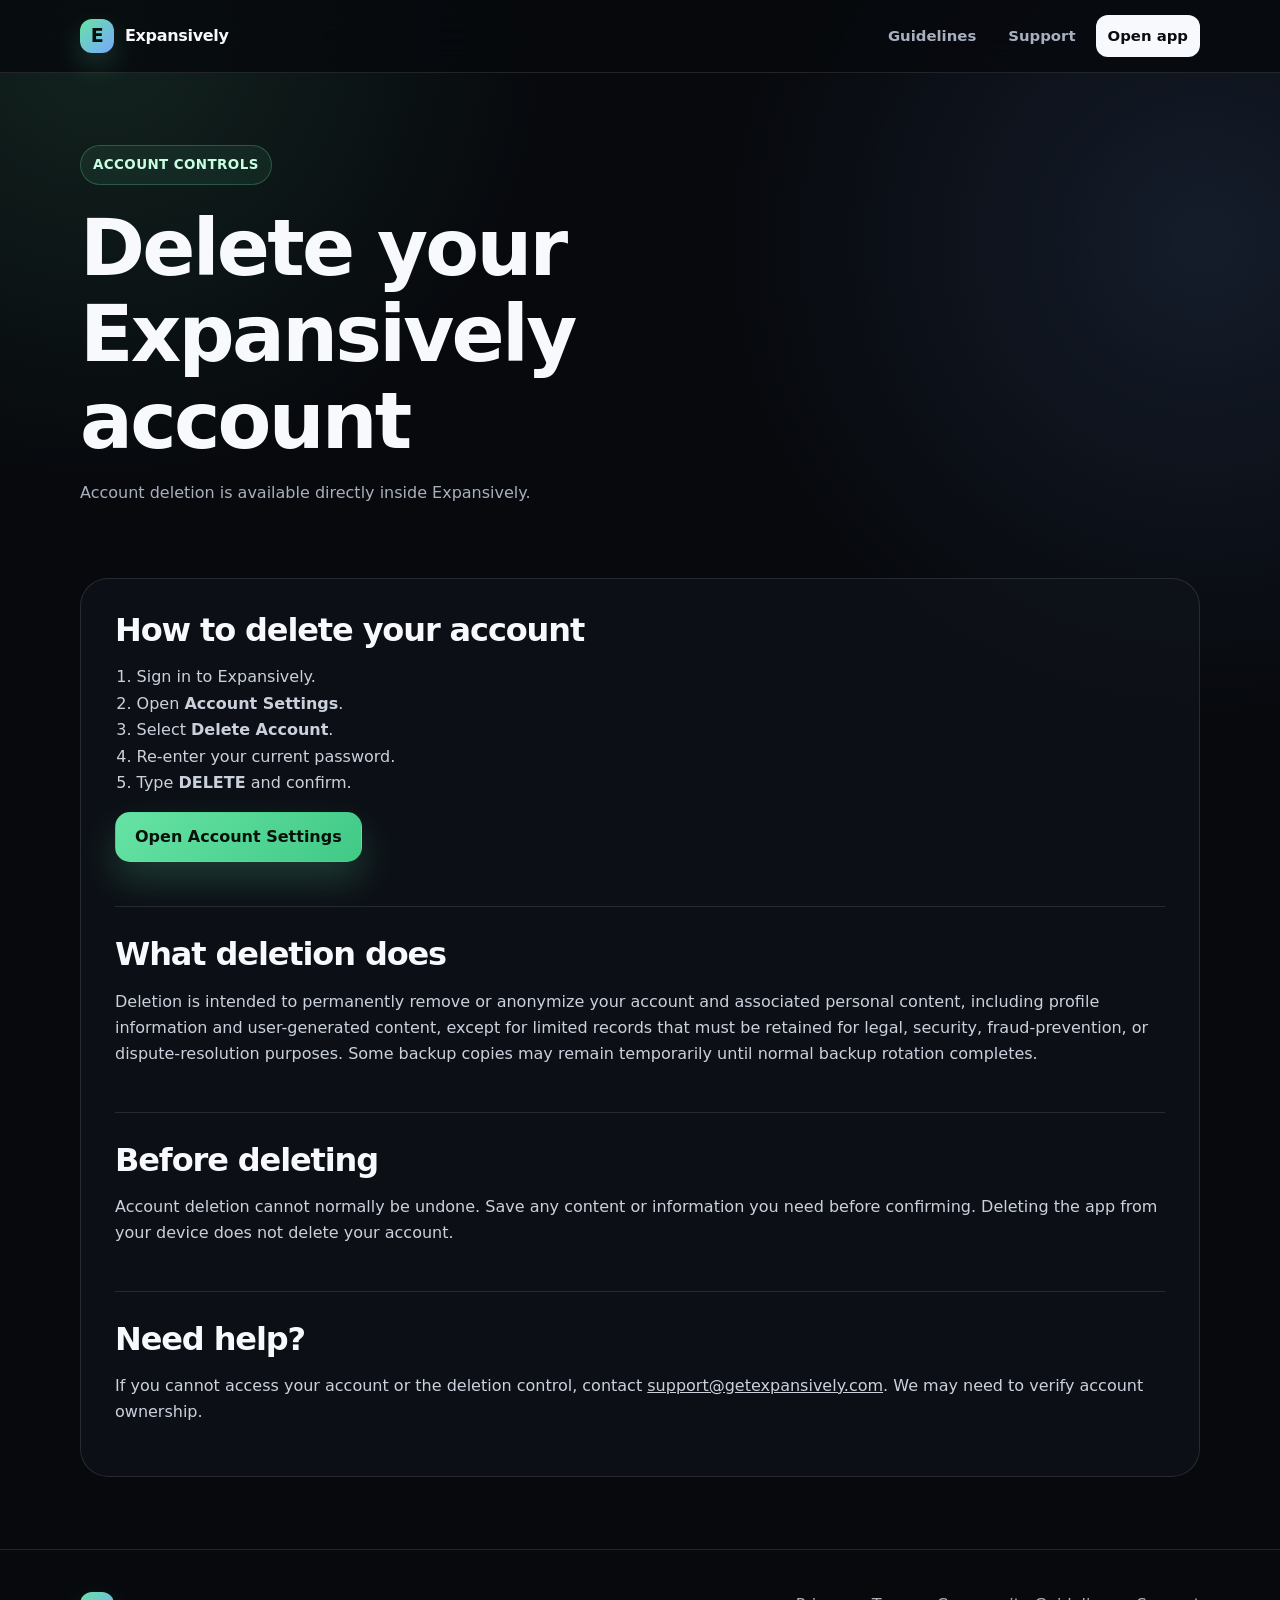
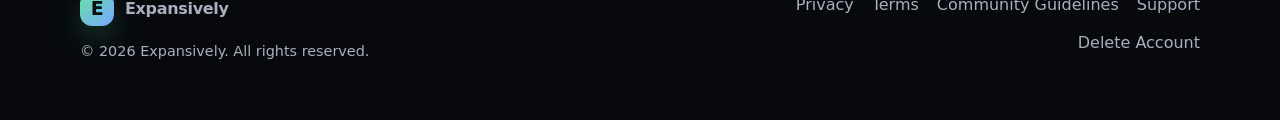
==== index.html @ 4a04d0f2 "Add files via upload" ====
<!doctype html><html lang="en"><head><meta charset="utf-8"><meta name="viewport" content="width=device-width, initial-scale=1"><title>Delete Your Account — Expansively</title><meta name="description" content="Instructions for permanently deleting an Expansively account."><meta name="theme-color" content="#07090d"><link rel="icon" href="/assets/favicon.svg" type="image/svg+xml"><link rel="stylesheet" href="/assets/styles.css"></head><body>
  <a class="skip-link" href="#content">Skip to content</a>
  <header class="site-header">
    <div class="nav-wrap">
      <a class="brand" href="/" aria-label="Expansively home"><span class="brand-mark">E</span><span>Expansively</span></a>
      <nav class="nav-links" aria-label="Primary navigation">
        <a href="/community-guidelines/">Guidelines</a>
        <a href="/support/">Support</a>
        <a class="app-link" href="https://app.getexpansively.com">Open app</a>
      </nav>
    </div>
  </header>
<main id="content"><section class="legal-hero"><div class="container"><div class="eyebrow">Account controls</div><h1>Delete your Expansively account</h1><p class="legal-lede">Account deletion is available directly inside Expansively.</p></div></section>
<section class="section" style="padding-top:24px"><div class="container legal-content">
<section><h2>How to delete your account</h2><ol><li>Sign in to Expansively.</li><li>Open <strong>Account Settings</strong>.</li><li>Select <strong>Delete Account</strong>.</li><li>Re-enter your current password.</li><li>Type <strong>DELETE</strong> and confirm.</li></ol><p><a class="button primary" href="https://app.getexpansively.com/settings/account">Open Account Settings</a></p></section>
<section><h2>What deletion does</h2><p>Deletion is intended to permanently remove or anonymize your account and associated personal content, including profile information and user-generated content, except for limited records that must be retained for legal, security, fraud-prevention, or dispute-resolution purposes. Some backup copies may remain temporarily until normal backup rotation completes.</p></section>
<section><h2>Before deleting</h2><p>Account deletion cannot normally be undone. Save any content or information you need before confirming. Deleting the app from your device does not delete your account.</p></section>
<section><h2>Need help?</h2><p>If you cannot access your account or the deletion control, contact <a href="mailto:support@getexpansively.com?subject=Account%20Deletion%20Help">support@getexpansively.com</a>. We may need to verify account ownership.</p></section>
</div></section></main>
  <footer class="site-footer">
    <div class="container footer-grid">
      <div>
        <a class="brand" href="/"><span class="brand-mark">E</span><span>Expansively</span></a>
        <p class="small">© <span data-year></span> Expansively. All rights reserved.</p>
      </div>
      <nav class="footer-links" aria-label="Legal and support links">
        <a href="/privacy/">Privacy</a>
        <a href="/terms/">Terms</a>
        <a href="/community-guidelines/">Community Guidelines</a>
        <a href="/support/">Support</a>
        <a href="/account-deletion/">Delete Account</a>
      </nav>
    </div>
  </footer>
  <script src="/assets/site.js" defer></script>
</body>
</html>
---- assets/styles.css ----
:root {
  --bg: #07090d;
  --surface: #10141b;
  --surface-2: #161c26;
  --text: #f7f9fc;
  --muted: #a8b0bf;
  --line: rgba(255, 255, 255, 0.11);
  --brand: #66e3a4;
  --brand-2: #78a7ff;
  --danger: #ff746b;
  --shadow: 0 26px 70px rgba(0, 0, 0, 0.34);
  --radius: 24px;
  --max: 1120px;
}

* { box-sizing: border-box; }

html {
  scroll-behavior: smooth;
  color-scheme: dark;
}

body {
  margin: 0;
  min-height: 100vh;
  background:
    radial-gradient(circle at 8% 2%, rgba(102, 227, 164, 0.12), transparent 28rem),
    radial-gradient(circle at 94% 14%, rgba(120, 167, 255, 0.12), transparent 30rem),
    var(--bg);
  color: var(--text);
  font-family: Inter, ui-sans-serif, system-ui, -apple-system, BlinkMacSystemFont, "Segoe UI", sans-serif;
  line-height: 1.65;
  -webkit-font-smoothing: antialiased;
}

a { color: inherit; }

img, svg { max-width: 100%; }

.skip-link {
  position: fixed;
  top: 12px;
  left: 12px;
  z-index: 999;
  transform: translateY(-150%);
  padding: 10px 14px;
  border-radius: 12px;
  background: var(--text);
  color: var(--bg);
  font-weight: 800;
}

.skip-link:focus { transform: translateY(0); }

.site-header {
  position: sticky;
  top: 0;
  z-index: 20;
  border-bottom: 1px solid var(--line);
  background: rgba(7, 9, 13, 0.82);
  backdrop-filter: blur(18px);
  -webkit-backdrop-filter: blur(18px);
}

.nav-wrap {
  width: min(calc(100% - 32px), var(--max));
  min-height: 72px;
  margin: 0 auto;
  display: flex;
  align-items: center;
  justify-content: space-between;
  gap: 24px;
}

.brand {
  display: inline-flex;
  align-items: center;
  gap: 11px;
  text-decoration: none;
  font-weight: 900;
  letter-spacing: -0.02em;
}

.brand-mark {
  width: 34px;
  height: 34px;
  display: grid;
  place-items: center;
  border-radius: 12px;
  background: linear-gradient(135deg, var(--brand), var(--brand-2));
  color: #07110c;
  box-shadow: 0 12px 28px rgba(102, 227, 164, 0.2);
  font-size: 19px;
}

.nav-links {
  display: flex;
  align-items: center;
  justify-content: flex-end;
  gap: 8px;
  flex-wrap: wrap;
}

.nav-links a {
  padding: 9px 12px;
  border-radius: 12px;
  color: var(--muted);
  text-decoration: none;
  font-size: 0.93rem;
  font-weight: 700;
}

.nav-links a:hover,
.nav-links a:focus-visible,
.nav-links a[aria-current="page"] {
  background: rgba(255, 255, 255, 0.07);
  color: var(--text);
}

.nav-links .app-link {
  background: var(--text);
  color: #0a0d12;
}

.nav-links .app-link:hover,
.nav-links .app-link:focus-visible {
  background: var(--brand);
  color: #07110c;
}

main { overflow: hidden; }

.container {
  width: min(calc(100% - 32px), var(--max));
  margin: 0 auto;
}

.hero {
  padding: 96px 0 68px;
}

.hero-grid {
  display: grid;
  grid-template-columns: 1.25fr 0.75fr;
  align-items: center;
  gap: 56px;
}

.eyebrow {
  display: inline-flex;
  gap: 8px;
  align-items: center;
  margin-bottom: 20px;
  padding: 8px 12px;
  border: 1px solid rgba(102, 227, 164, 0.26);
  border-radius: 999px;
  background: rgba(102, 227, 164, 0.08);
  color: #c7ffe0;
  font-size: 0.84rem;
  font-weight: 800;
  letter-spacing: 0.03em;
  text-transform: uppercase;
}

h1, h2, h3 {
  margin-top: 0;
  line-height: 1.1;
  letter-spacing: -0.035em;
}

h1 {
  max-width: 820px;
  margin-bottom: 22px;
  font-size: clamp(3rem, 8vw, 6.5rem);
}

h2 { font-size: clamp(2rem, 4vw, 3.2rem); }

h3 { font-size: 1.25rem; }

.lede {
  max-width: 720px;
  margin: 0;
  color: var(--muted);
  font-size: clamp(1.08rem, 2vw, 1.35rem);
}

.hero-actions {
  display: flex;
  gap: 12px;
  flex-wrap: wrap;
  margin-top: 32px;
}

.button {
  display: inline-flex;
  align-items: center;
  justify-content: center;
  min-height: 50px;
  padding: 0 19px;
  border: 1px solid var(--line);
  border-radius: 15px;
  background: rgba(255, 255, 255, 0.055);
  color: var(--text);
  text-decoration: none;
  font-weight: 850;
  transition: transform 0.18s ease, background 0.18s ease, border-color 0.18s ease;
}

.button:hover,
.button:focus-visible {
  transform: translateY(-2px);
  border-color: rgba(255, 255, 255, 0.24);
  background: rgba(255, 255, 255, 0.09);
}

.button.primary {
  border-color: transparent;
  background: linear-gradient(135deg, var(--brand), #41c986);
  color: #07110c;
  box-shadow: 0 18px 36px rgba(102, 227, 164, 0.2);
}

.hero-panel {
  position: relative;
  min-height: 440px;
  border: 1px solid var(--line);
  border-radius: 34px;
  background:
    linear-gradient(145deg, rgba(255, 255, 255, 0.08), transparent 45%),
    var(--surface);
  box-shadow: var(--shadow);
  overflow: hidden;
}

.hero-panel::before,
.hero-panel::after {
  content: "";
  position: absolute;
  border-radius: 999px;
  filter: blur(2px);
}

.hero-panel::before {
  width: 260px;
  height: 260px;
  top: -72px;
  right: -80px;
  background: rgba(120, 167, 255, 0.22);
}

.hero-panel::after {
  width: 220px;
  height: 220px;
  bottom: -72px;
  left: -72px;
  background: rgba(102, 227, 164, 0.2);
}

.mock-stack {
  position: absolute;
  inset: 32px;
  display: grid;
  align-content: center;
  gap: 15px;
}

.mock-card {
  position: relative;
  z-index: 1;
  padding: 18px;
  border: 1px solid rgba(255, 255, 255, 0.13);
  border-radius: 20px;
  background: rgba(10, 13, 18, 0.76);
  backdrop-filter: blur(12px);
}

.mock-card:nth-child(2) { margin-left: 38px; }
.mock-card:nth-child(3) { margin-right: 28px; }

.mock-row {
  display: flex;
  align-items: center;
  gap: 12px;
}

.mock-avatar {
  width: 42px;
  height: 42px;
  flex: 0 0 auto;
  border-radius: 50%;
  background: linear-gradient(135deg, var(--brand-2), var(--brand));
}

.mock-line {
  height: 10px;
  border-radius: 999px;
  background: rgba(255, 255, 255, 0.14);
}

.mock-line.short { width: 42%; }
.mock-line.medium { width: 68%; }
.mock-line.long { width: 88%; }

.section {
  padding: 72px 0;
}

.section-header {
  max-width: 720px;
  margin-bottom: 32px;
}

.section-header p,
.card p,
.legal-lede,
.muted { color: var(--muted); }

.grid-3 {
  display: grid;
  grid-template-columns: repeat(3, minmax(0, 1fr));
  gap: 18px;
}

.card {
  min-height: 100%;
  padding: 25px;
  border: 1px solid var(--line);
  border-radius: var(--radius);
  background: linear-gradient(160deg, rgba(255,255,255,0.055), rgba(255,255,255,0.02));
}

.card-icon {
  width: 45px;
  height: 45px;
  display: grid;
  place-items: center;
  margin-bottom: 21px;
  border-radius: 15px;
  background: rgba(102, 227, 164, 0.11);
  color: var(--brand);
  font-size: 1.25rem;
  font-weight: 900;
}

.callout {
  display: grid;
  grid-template-columns: 1fr auto;
  align-items: center;
  gap: 26px;
  padding: 34px;
  border: 1px solid rgba(102, 227, 164, 0.22);
  border-radius: 28px;
  background: linear-gradient(135deg, rgba(102, 227, 164, 0.1), rgba(120, 167, 255, 0.08));
}

.callout h2 { margin-bottom: 9px; }
.callout p { margin: 0; color: var(--muted); }

.legal-hero {
  padding: 72px 0 32px;
}

.legal-hero h1 {
  margin-bottom: 16px;
  font-size: clamp(2.5rem, 7vw, 4.9rem);
}

.legal-meta {
  display: flex;
  gap: 12px;
  flex-wrap: wrap;
  margin-top: 20px;
  color: var(--muted);
  font-size: 0.92rem;
}

.legal-layout {
  display: grid;
  grid-template-columns: 240px minmax(0, 1fr);
  gap: 44px;
  padding: 26px 0 80px;
}

.toc {
  position: sticky;
  top: 96px;
  align-self: start;
  padding: 18px;
  border: 1px solid var(--line);
  border-radius: 18px;
  background: rgba(16, 20, 27, 0.72);
}

.toc strong { display: block; margin-bottom: 10px; }
.toc a {
  display: block;
  padding: 7px 0;
  color: var(--muted);
  text-decoration: none;
  font-size: 0.92rem;
}
.toc a:hover, .toc a:focus-visible { color: var(--text); }

.legal-content {
  min-width: 0;
  padding: 34px;
  border: 1px solid var(--line);
  border-radius: 28px;
  background: rgba(16, 20, 27, 0.72);
}

.legal-content section {
  scroll-margin-top: 100px;
  padding-bottom: 28px;
  margin-bottom: 30px;
  border-bottom: 1px solid var(--line);
}

.legal-content section:last-child {
  padding-bottom: 0;
  margin-bottom: 0;
  border-bottom: 0;
}

.legal-content h2 {
  margin-bottom: 14px;
  font-size: clamp(1.45rem, 3vw, 2rem);
}

.legal-content h3 {
  margin-top: 24px;
  margin-bottom: 9px;
}

.legal-content p,
.legal-content li { color: #cbd1dc; }

.legal-content ul,
.legal-content ol { padding-left: 1.35rem; }

.notice {
  margin: 22px 0;
  padding: 18px;
  border-left: 4px solid var(--brand);
  border-radius: 0 14px 14px 0;
  background: rgba(102, 227, 164, 0.075);
}

.warning {
  border-left-color: var(--danger);
  background: rgba(255, 116, 107, 0.08);
}

.support-grid {
  display: grid;
  grid-template-columns: repeat(2, minmax(0, 1fr));
  gap: 18px;
}

.contact-card a {
  color: var(--brand);
  font-weight: 800;
}

.site-footer {
  border-top: 1px solid var(--line);
  padding: 42px 0;
  color: var(--muted);
}

.footer-grid {
  display: grid;
  grid-template-columns: 1.2fr 1fr;
  gap: 28px;
  align-items: start;
}

.footer-links {
  display: flex;
  flex-wrap: wrap;
  justify-content: flex-end;
  gap: 12px 18px;
}

.footer-links a {
  text-decoration: none;
  color: var(--muted);
}

.footer-links a:hover,
.footer-links a:focus-visible { color: var(--text); }

.small { font-size: 0.9rem; }

@media (max-width: 900px) {
  .hero-grid,
  .legal-layout,
  .footer-grid {
    grid-template-columns: 1fr;
  }

  .hero-panel { min-height: 360px; }
  .grid-3 { grid-template-columns: 1fr; }
  .toc { position: static; }
  .footer-links { justify-content: flex-start; }
}

@media (max-width: 680px) {
  .nav-wrap {
    min-height: 64px;
    align-items: flex-start;
    padding: 14px 0;
  }

  .nav-links a:not(.app-link) { display: none; }
  .hero { padding-top: 68px; }
  .hero-grid { gap: 36px; }
  .hero-panel { min-height: 330px; }
  .mock-stack { inset: 22px; }
  .mock-card:nth-child(2) { margin-left: 15px; }
  .mock-card:nth-child(3) { margin-right: 10px; }
  .callout { grid-template-columns: 1fr; }
  .legal-content { padding: 23px; }
  .support-grid { grid-template-columns: 1fr; }
}
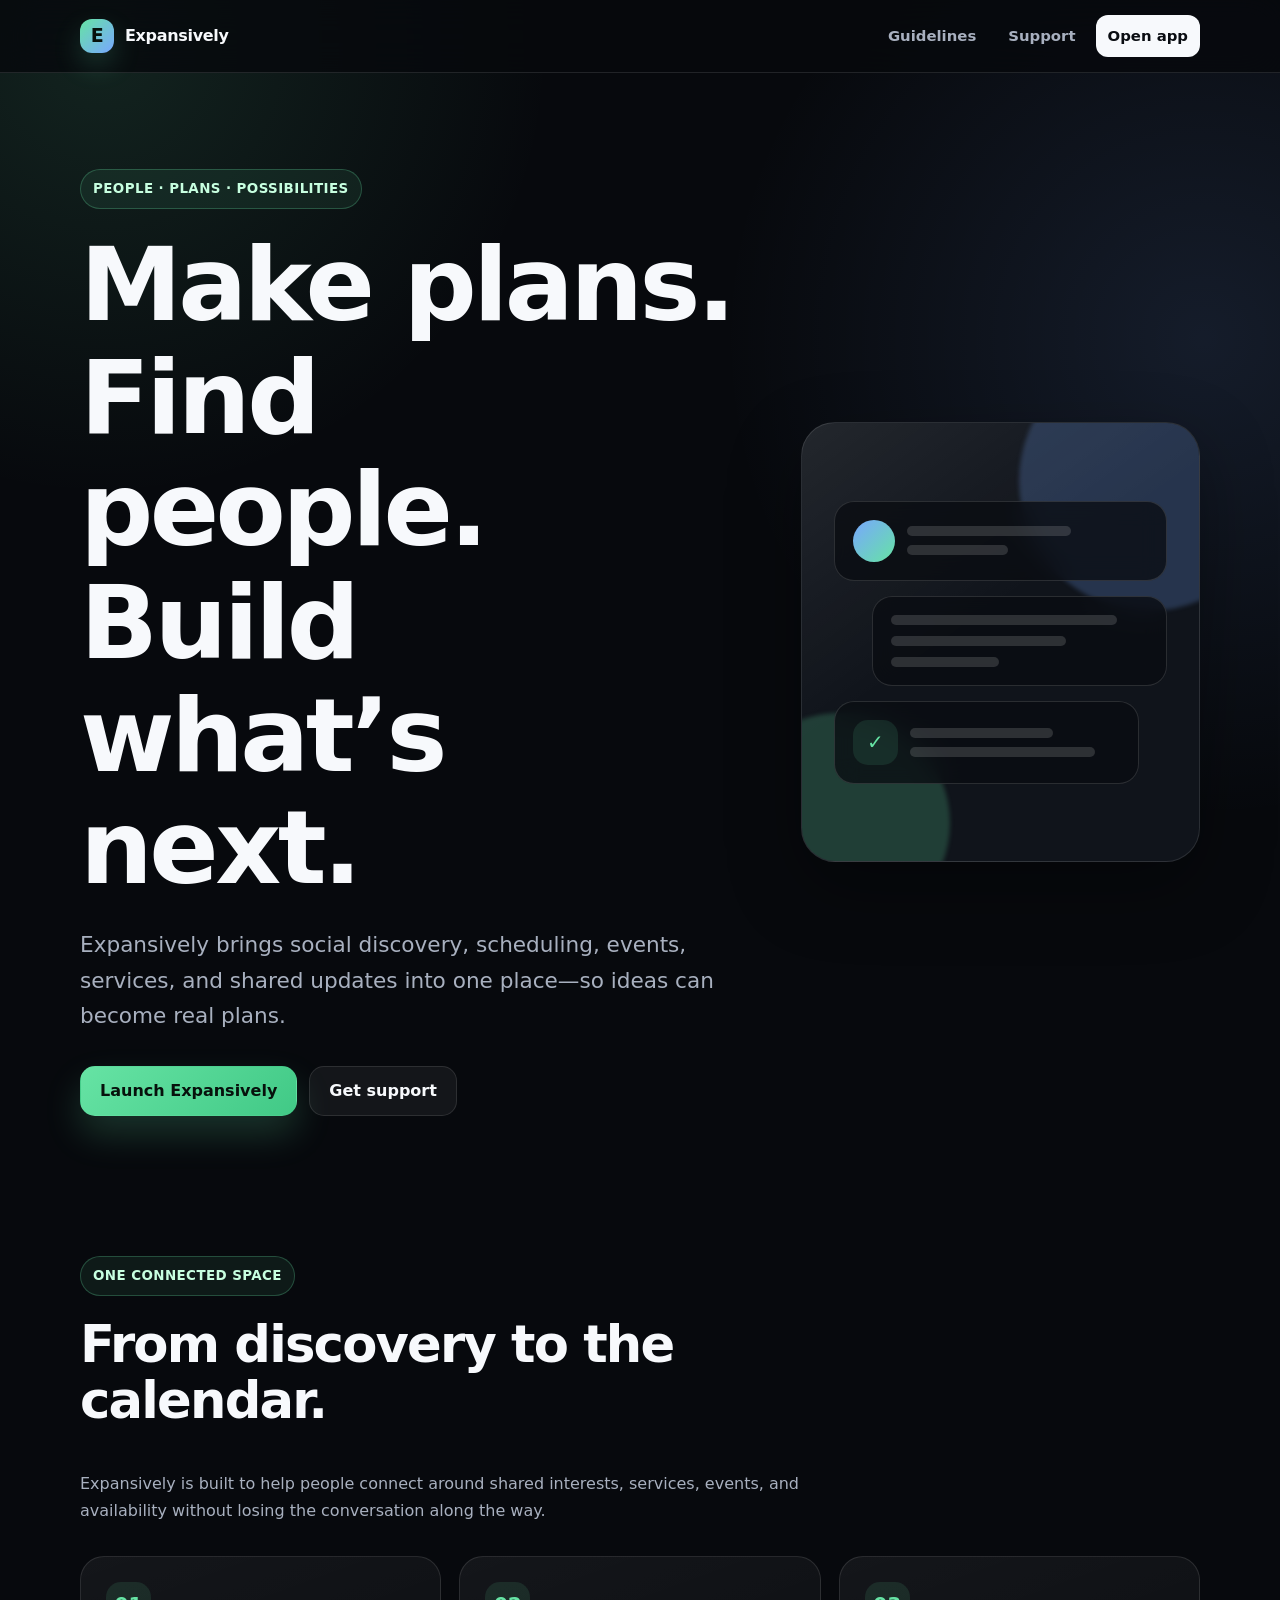
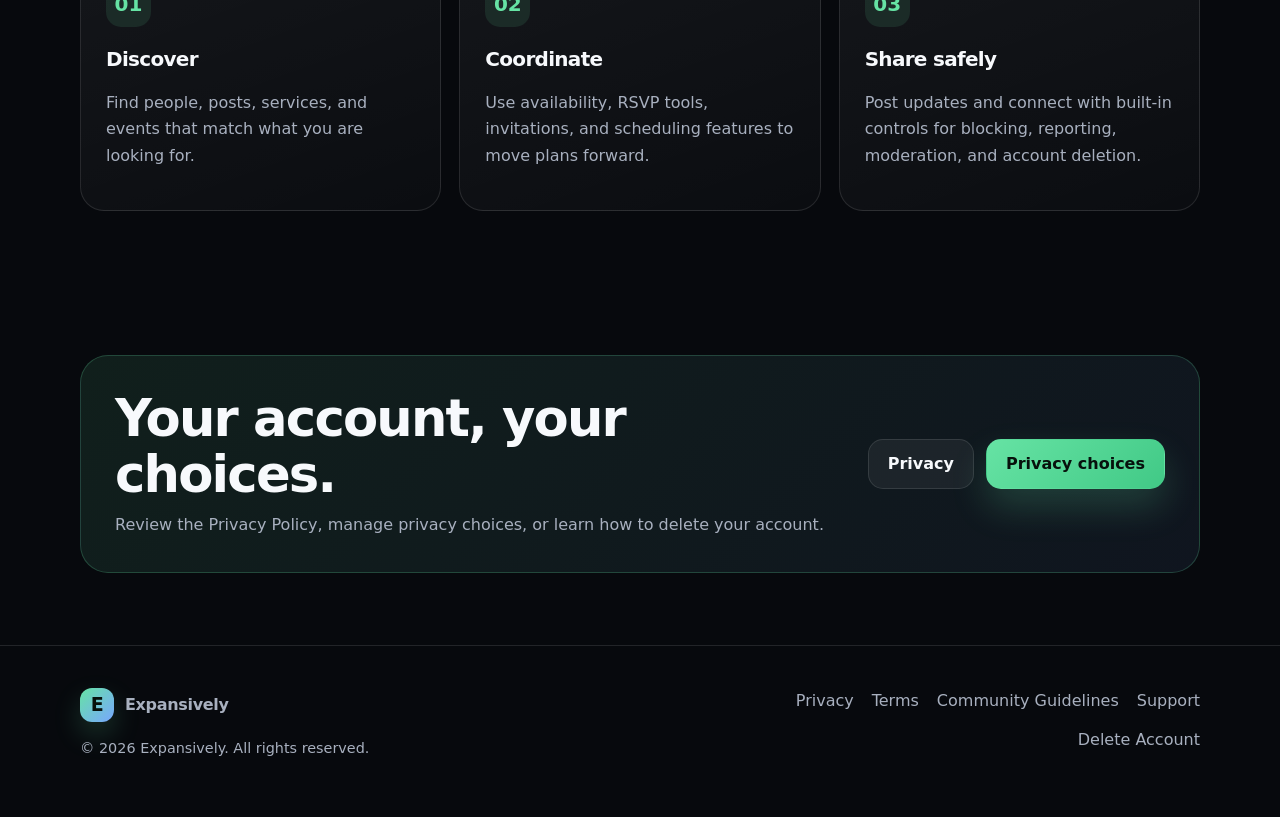
==== commit 97ab0dc8: "fix index" ====
--- a/index.html
+++ b/index.html
@@ -1,8 +1,26 @@
-<!doctype html><html lang="en"><head><meta charset="utf-8"><meta name="viewport" content="width=device-width, initial-scale=1"><title>Delete Your Account — Expansively</title><meta name="description" content="Instructions for permanently deleting an Expansively account."><meta name="theme-color" content="#07090d"><link rel="icon" href="/assets/favicon.svg" type="image/svg+xml"><link rel="stylesheet" href="/assets/styles.css"></head><body>
+<!doctype html>
+<html lang="en">
+<head>
+ 
+  <title>getexpansively.com — Make plans. Build connections.</title>
+ 
+  <meta name="description" content="Expansively helps people discover connections, coordinate schedules, share updates, and turn ideas into plans.">
+  <meta property="og:title" content="Expansively">
+  <meta property="og:description" content="Make plans. Find people. Build what's next.">
+  <meta property="og:type" content="website">
+  <meta property="og:url" content="https://getexpansively.com/">
+  <meta name="theme-color" content="#07090d">
+  <link rel="icon" href="/assets/favicon.svg" type="image/svg+xml">
+  <link rel="stylesheet" href="/assets/styles.css">
+</head>
+<body>
   <a class="skip-link" href="#content">Skip to content</a>
   <header class="site-header">
     <div class="nav-wrap">
-      <a class="brand" href="/" aria-label="Expansively home"><span class="brand-mark">E</span><span>Expansively</span></a>
+      <a class="brand" href="/" aria-label="Expansively home">
+        <span class="brand-mark">E</span>
+        <span>Expansively</span>
+      </a>
       <nav class="nav-links" aria-label="Primary navigation">
         <a href="/community-guidelines/">Guidelines</a>
         <a href="/support/">Support</a>
@@ -10,13 +28,91 @@
       </nav>
     </div>
   </header>
-<main id="content"><section class="legal-hero"><div class="container"><div class="eyebrow">Account controls</div><h1>Delete your Expansively account</h1><p class="legal-lede">Account deletion is available directly inside Expansively.</p></div></section>
-<section class="section" style="padding-top:24px"><div class="container legal-content">
-<section><h2>How to delete your account</h2><ol><li>Sign in to Expansively.</li><li>Open <strong>Account Settings</strong>.</li><li>Select <strong>Delete Account</strong>.</li><li>Re-enter your current password.</li><li>Type <strong>DELETE</strong> and confirm.</li></ol><p><a class="button primary" href="https://app.getexpansively.com/settings/account">Open Account Settings</a></p></section>
-<section><h2>What deletion does</h2><p>Deletion is intended to permanently remove or anonymize your account and associated personal content, including profile information and user-generated content, except for limited records that must be retained for legal, security, fraud-prevention, or dispute-resolution purposes. Some backup copies may remain temporarily until normal backup rotation completes.</p></section>
-<section><h2>Before deleting</h2><p>Account deletion cannot normally be undone. Save any content or information you need before confirming. Deleting the app from your device does not delete your account.</p></section>
-<section><h2>Need help?</h2><p>If you cannot access your account or the deletion control, contact <a href="mailto:support@getexpansively.com?subject=Account%20Deletion%20Help">support@getexpansively.com</a>. We may need to verify account ownership.</p></section>
-</div></section></main>
+
+  <main id="content">
+    <section class="hero">
+      <div class="container hero-grid">
+        <div>
+          <div class="eyebrow">People · plans · possibilities</div>
+          <h1>Make plans. Find people. Build what’s next.</h1>
+          <p class="lede">Expansively brings social discovery, scheduling, events, services, and shared updates into one place—so ideas can become real plans.</p>
+          <div class="hero-actions">
+            <a class="button primary" href="https://app.getexpansively.com">Launch Expansively</a>
+            <a class="button" href="/support/">Get support</a>
+          </div>
+        </div>
+
+        <div class="hero-panel" aria-label="Abstract preview of the Expansively experience">
+          <div class="mock-stack">
+            <div class="mock-card">
+              <div class="mock-row">
+                <div class="mock-avatar"></div>
+                <div style="flex:1">
+                  <div class="mock-line medium"></div>
+                  <div class="mock-line short" style="margin-top:9px"></div>
+                </div>
+              </div>
+            </div>
+            <div class="mock-card">
+              <div class="mock-line long"></div>
+              <div class="mock-line medium" style="margin-top:11px"></div>
+              <div class="mock-line short" style="margin-top:11px"></div>
+            </div>
+            <div class="mock-card">
+              <div class="mock-row">
+                <div class="card-icon" style="margin:0">✓</div>
+                <div style="flex:1">
+                  <div class="mock-line medium"></div>
+                  <div class="mock-line long" style="margin-top:9px"></div>
+                </div>
+              </div>
+            </div>
+          </div>
+        </div>
+      </div>
+    </section>
+
+    <section class="section">
+      <div class="container">
+        <div class="section-header">
+          <div class="eyebrow">One connected space</div>
+          <h2>From discovery to the calendar.</h2>
+          <p>Expansively is built to help people connect around shared interests, services, events, and availability without losing the conversation along the way.</p>
+        </div>
+        <div class="grid-3">
+          <article class="card">
+            <div class="card-icon">01</div>
+            <h3>Discover</h3>
+            <p>Find people, posts, services, and events that match what you are looking for.</p>
+          </article>
+          <article class="card">
+            <div class="card-icon">02</div>
+            <h3>Coordinate</h3>
+            <p>Use availability, RSVP tools, invitations, and scheduling features to move plans forward.</p>
+          </article>
+          <article class="card">
+            <div class="card-icon">03</div>
+            <h3>Share safely</h3>
+            <p>Post updates and connect with built-in controls for blocking, reporting, moderation, and account deletion.</p>
+          </article>
+        </div>
+      </div>
+    </section>
+
+    <section class="section">
+      <div class="container callout">
+        <div>
+          <h2>Your account, your choices.</h2>
+          <p>Review the Privacy Policy, manage privacy choices, or learn how to delete your account.</p>
+        </div>
+        <div class="hero-actions" style="margin:0">
+          <a class="button" href="/privacy/">Privacy</a>
+          <a class="button primary" href="/privacy-choices/">Privacy choices</a>
+        </div>
+      </div>
+    </section>
+  </main>
+
   <footer class="site-footer">
     <div class="container footer-grid">
       <div>
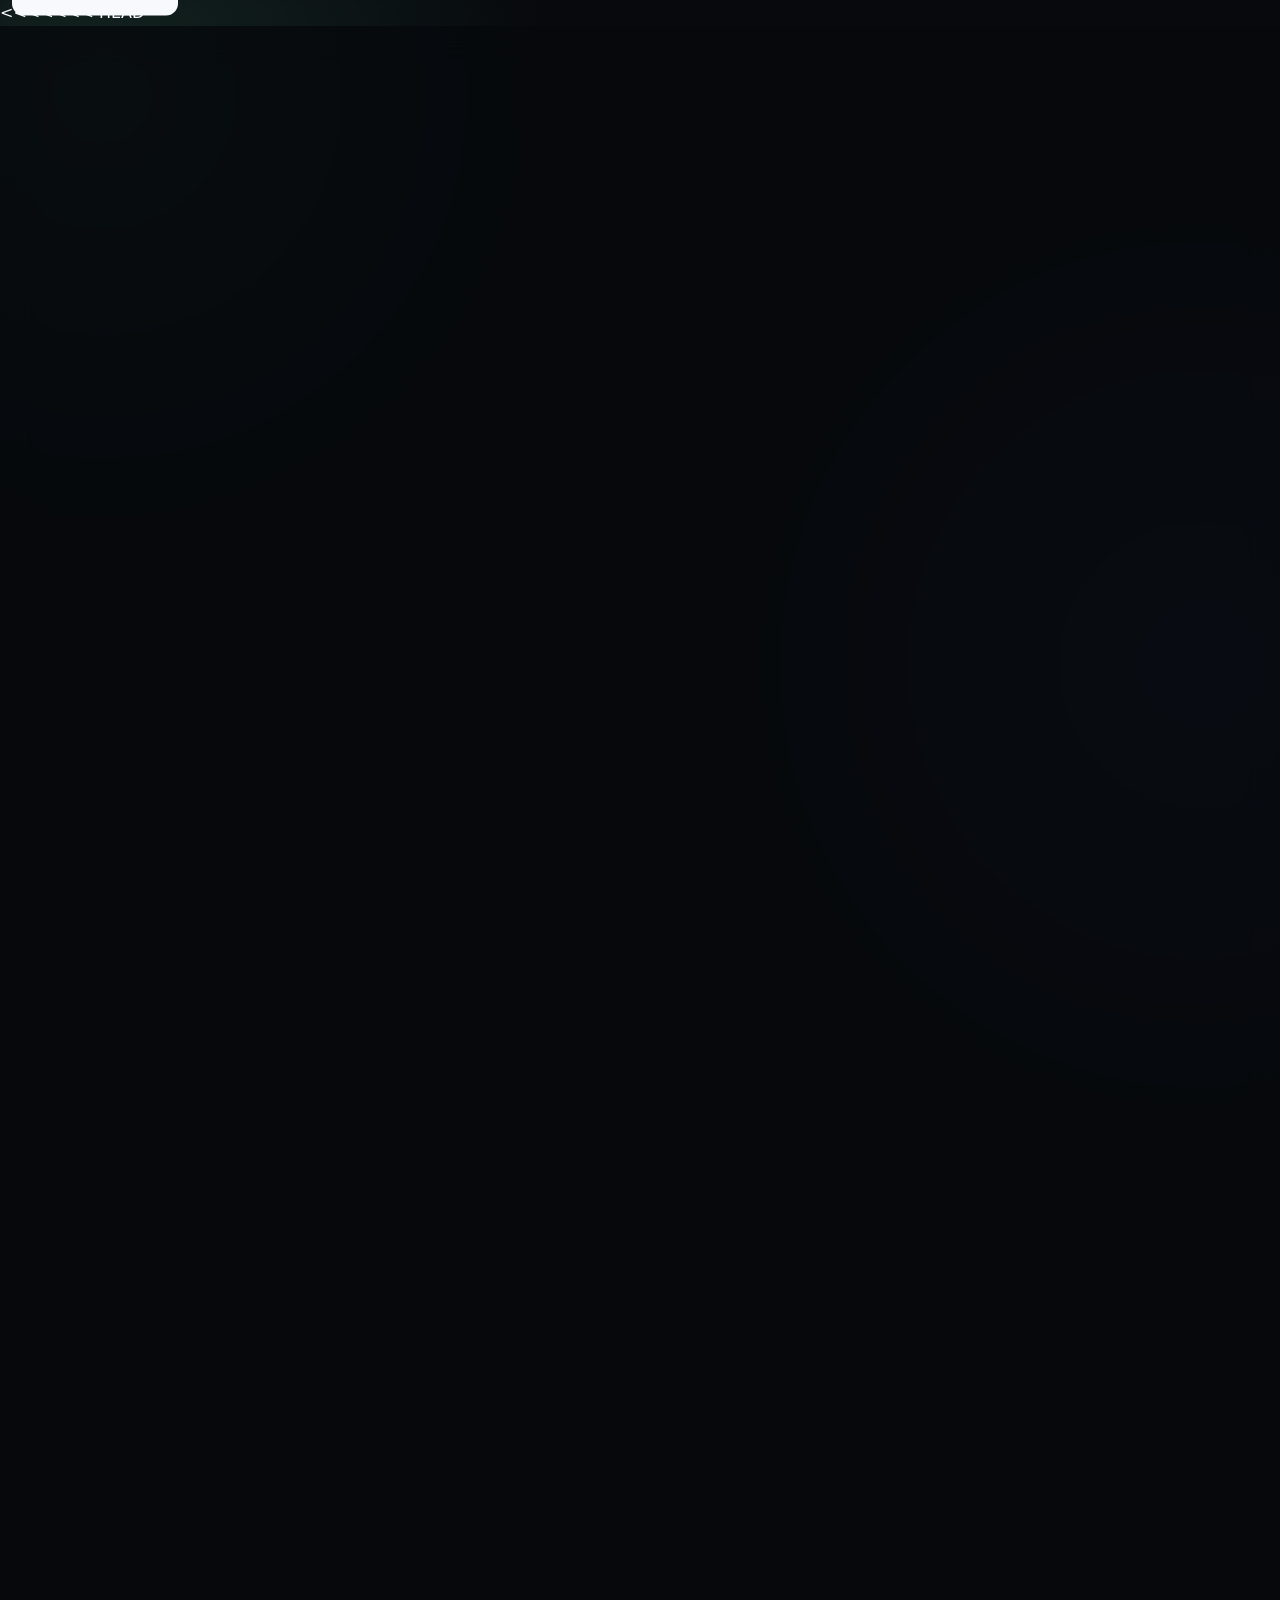
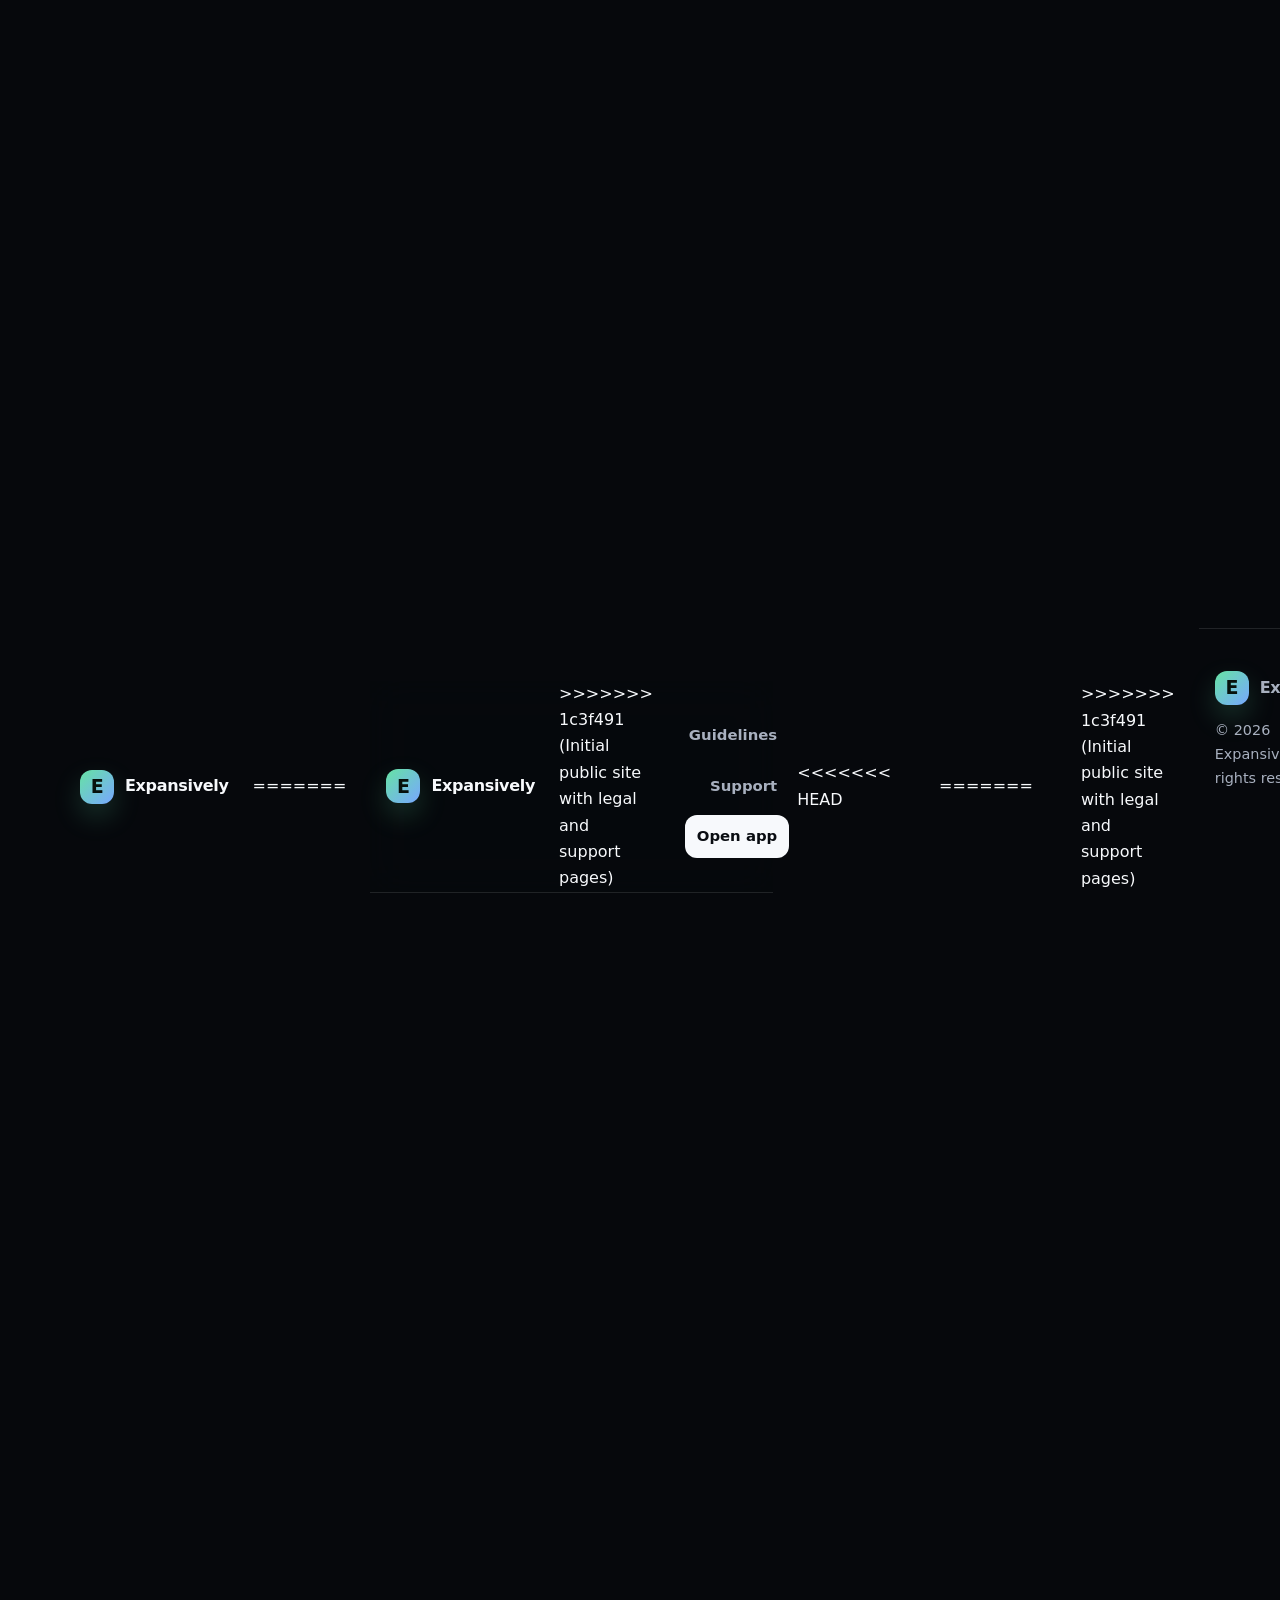
==== commit 829daea7: "fix index" ====
--- a/index.html
+++ b/index.html
@@ -1,9 +1,16 @@
+<<<<<<< HEAD
+<!doctype html><html lang="en"><head><meta charset="utf-8"><meta name="viewport" content="width=device-width, initial-scale=1"><title>Delete Your Account — Expansively</title><meta name="description" content="Instructions for permanently deleting an Expansively account."><meta name="theme-color" content="#07090d"><link rel="icon" href="/assets/favicon.svg" type="image/svg+xml"><link rel="stylesheet" href="/assets/styles.css"></head><body>
+  <a class="skip-link" href="#content">Skip to content</a>
+  <header class="site-header">
+    <div class="nav-wrap">
+      <a class="brand" href="/" aria-label="Expansively home"><span class="brand-mark">E</span><span>Expansively</span></a>
+=======
 <!doctype html>
 <html lang="en">
 <head>
- 
-  <title>getexpansively.com — Make plans. Build connections.</title>
- 
+  <meta charset="utf-8">
+  <meta name="viewport" content="width=device-width, initial-scale=1">
+  <title>Expansively — Make plans. Build connections.</title>
   <meta name="description" content="Expansively helps people discover connections, coordinate schedules, share updates, and turn ideas into plans.">
   <meta property="og:title" content="Expansively">
   <meta property="og:description" content="Make plans. Find people. Build what's next.">
@@ -21,6 +28,7 @@
         <span class="brand-mark">E</span>
         <span>Expansively</span>
       </a>
+>>>>>>> 1c3f491 (Initial public site with legal and support pages)
       <nav class="nav-links" aria-label="Primary navigation">
         <a href="/community-guidelines/">Guidelines</a>
         <a href="/support/">Support</a>
@@ -28,6 +36,15 @@
       </nav>
     </div>
   </header>
+<<<<<<< HEAD
+<main id="content"><section class="legal-hero"><div class="container"><div class="eyebrow">Account controls</div><h1>Delete your Expansively account</h1><p class="legal-lede">Account deletion is available directly inside Expansively.</p></div></section>
+<section class="section" style="padding-top:24px"><div class="container legal-content">
+<section><h2>How to delete your account</h2><ol><li>Sign in to Expansively.</li><li>Open <strong>Account Settings</strong>.</li><li>Select <strong>Delete Account</strong>.</li><li>Re-enter your current password.</li><li>Type <strong>DELETE</strong> and confirm.</li></ol><p><a class="button primary" href="https://app.getexpansively.com/settings/account">Open Account Settings</a></p></section>
+<section><h2>What deletion does</h2><p>Deletion is intended to permanently remove or anonymize your account and associated personal content, including profile information and user-generated content, except for limited records that must be retained for legal, security, fraud-prevention, or dispute-resolution purposes. Some backup copies may remain temporarily until normal backup rotation completes.</p></section>
+<section><h2>Before deleting</h2><p>Account deletion cannot normally be undone. Save any content or information you need before confirming. Deleting the app from your device does not delete your account.</p></section>
+<section><h2>Need help?</h2><p>If you cannot access your account or the deletion control, contact <a href="mailto:support@getexpansively.com?subject=Account%20Deletion%20Help">support@getexpansively.com</a>. We may need to verify account ownership.</p></section>
+</div></section></main>
+=======
 
   <main id="content">
     <section class="hero">
@@ -113,6 +130,7 @@
     </section>
   </main>
 
+>>>>>>> 1c3f491 (Initial public site with legal and support pages)
   <footer class="site-footer">
     <div class="container footer-grid">
       <div>
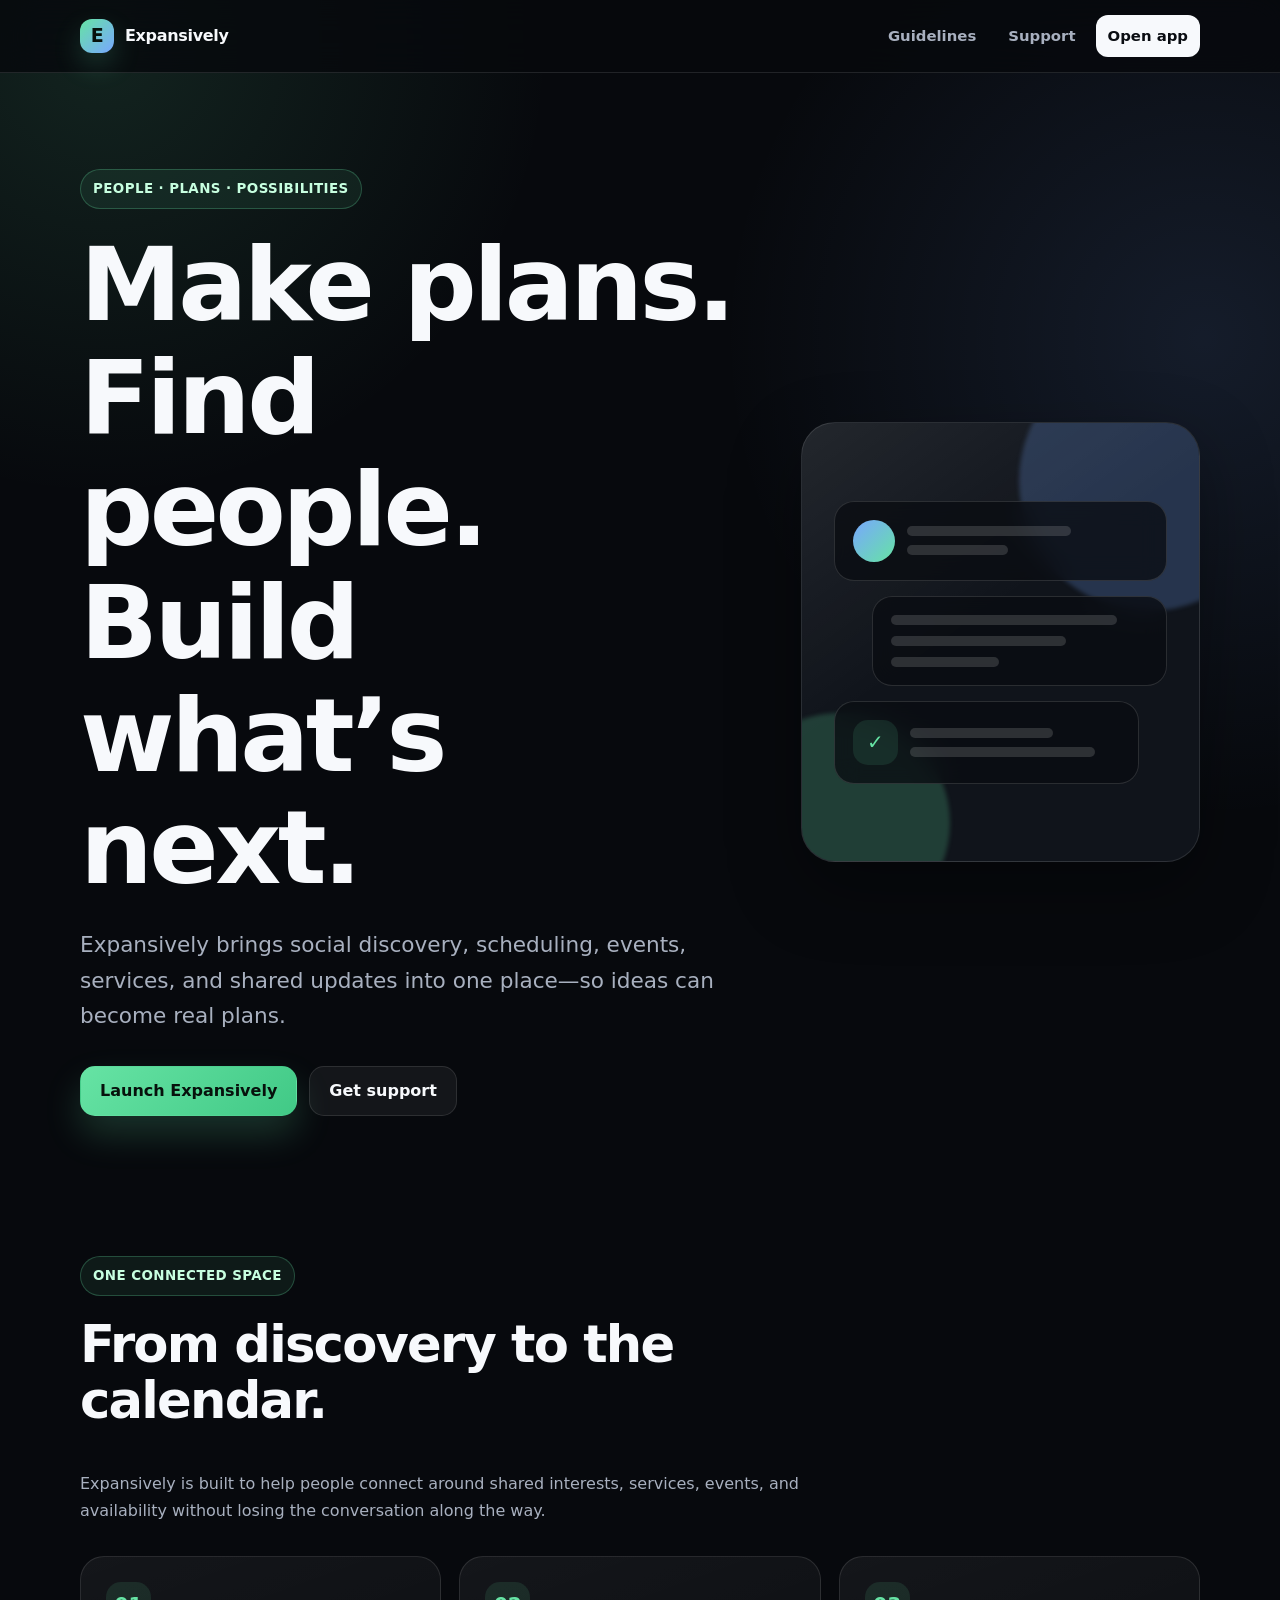
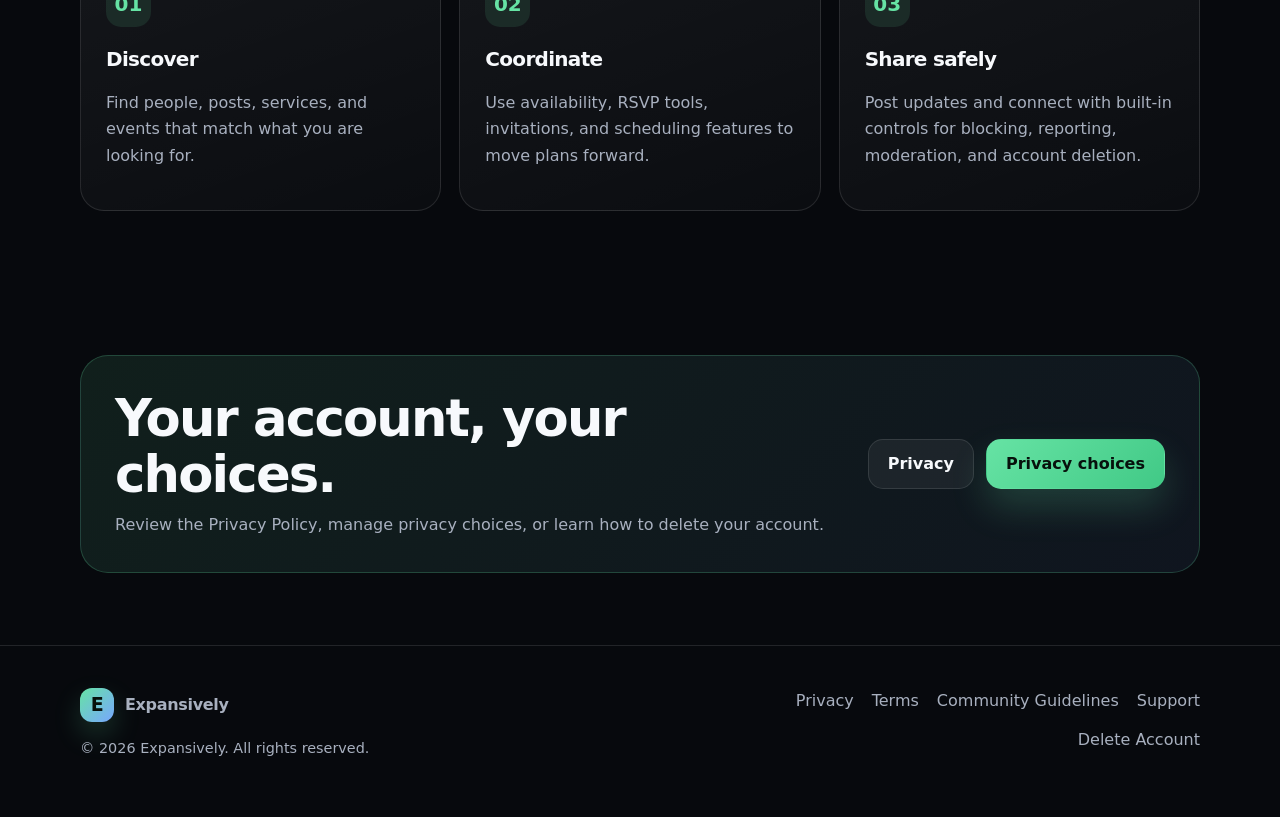
==== commit 7354c507: "fix index" ====
--- a/index.html
+++ b/index.html
@@ -1,16 +1,9 @@
-<<<<<<< HEAD
-<!doctype html><html lang="en"><head><meta charset="utf-8"><meta name="viewport" content="width=device-width, initial-scale=1"><title>Delete Your Account — Expansively</title><meta name="description" content="Instructions for permanently deleting an Expansively account."><meta name="theme-color" content="#07090d"><link rel="icon" href="/assets/favicon.svg" type="image/svg+xml"><link rel="stylesheet" href="/assets/styles.css"></head><body>
-  <a class="skip-link" href="#content">Skip to content</a>
-  <header class="site-header">
-    <div class="nav-wrap">
-      <a class="brand" href="/" aria-label="Expansively home"><span class="brand-mark">E</span><span>Expansively</span></a>
-=======
 <!doctype html>
 <html lang="en">
 <head>
   <meta charset="utf-8">
   <meta name="viewport" content="width=device-width, initial-scale=1">
-  <title>Expansively — Make plans. Build connections.</title>
+  <title>Expansively.com — Make plans. Build connections.</title>
   <meta name="description" content="Expansively helps people discover connections, coordinate schedules, share updates, and turn ideas into plans.">
   <meta property="og:title" content="Expansively">
   <meta property="og:description" content="Make plans. Find people. Build what's next.">
@@ -28,7 +21,6 @@
         <span class="brand-mark">E</span>
         <span>Expansively</span>
       </a>
->>>>>>> 1c3f491 (Initial public site with legal and support pages)
       <nav class="nav-links" aria-label="Primary navigation">
         <a href="/community-guidelines/">Guidelines</a>
         <a href="/support/">Support</a>
@@ -36,15 +28,6 @@
       </nav>
     </div>
   </header>
-<<<<<<< HEAD
-<main id="content"><section class="legal-hero"><div class="container"><div class="eyebrow">Account controls</div><h1>Delete your Expansively account</h1><p class="legal-lede">Account deletion is available directly inside Expansively.</p></div></section>
-<section class="section" style="padding-top:24px"><div class="container legal-content">
-<section><h2>How to delete your account</h2><ol><li>Sign in to Expansively.</li><li>Open <strong>Account Settings</strong>.</li><li>Select <strong>Delete Account</strong>.</li><li>Re-enter your current password.</li><li>Type <strong>DELETE</strong> and confirm.</li></ol><p><a class="button primary" href="https://app.getexpansively.com/settings/account">Open Account Settings</a></p></section>
-<section><h2>What deletion does</h2><p>Deletion is intended to permanently remove or anonymize your account and associated personal content, including profile information and user-generated content, except for limited records that must be retained for legal, security, fraud-prevention, or dispute-resolution purposes. Some backup copies may remain temporarily until normal backup rotation completes.</p></section>
-<section><h2>Before deleting</h2><p>Account deletion cannot normally be undone. Save any content or information you need before confirming. Deleting the app from your device does not delete your account.</p></section>
-<section><h2>Need help?</h2><p>If you cannot access your account or the deletion control, contact <a href="mailto:support@getexpansively.com?subject=Account%20Deletion%20Help">support@getexpansively.com</a>. We may need to verify account ownership.</p></section>
-</div></section></main>
-=======
 
   <main id="content">
     <section class="hero">
@@ -130,7 +113,6 @@
     </section>
   </main>
 
->>>>>>> 1c3f491 (Initial public site with legal and support pages)
   <footer class="site-footer">
     <div class="container footer-grid">
       <div>
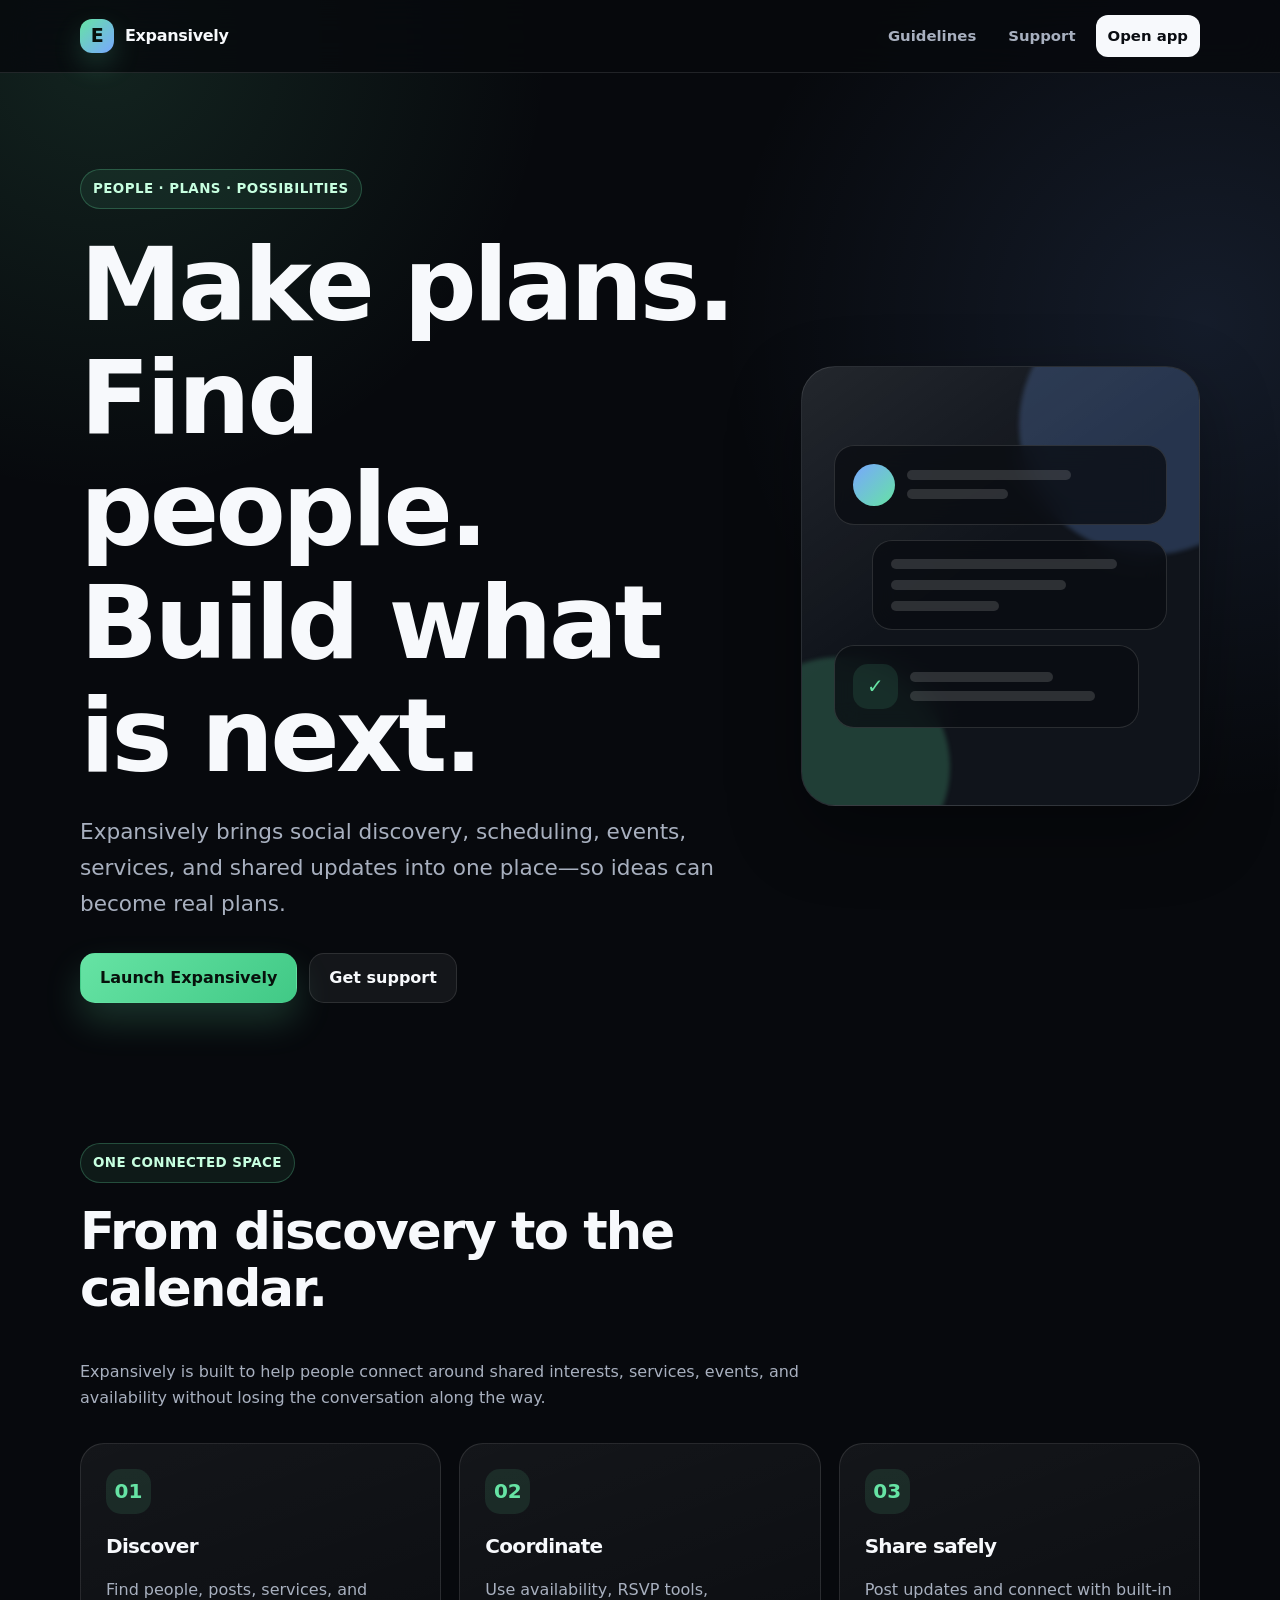
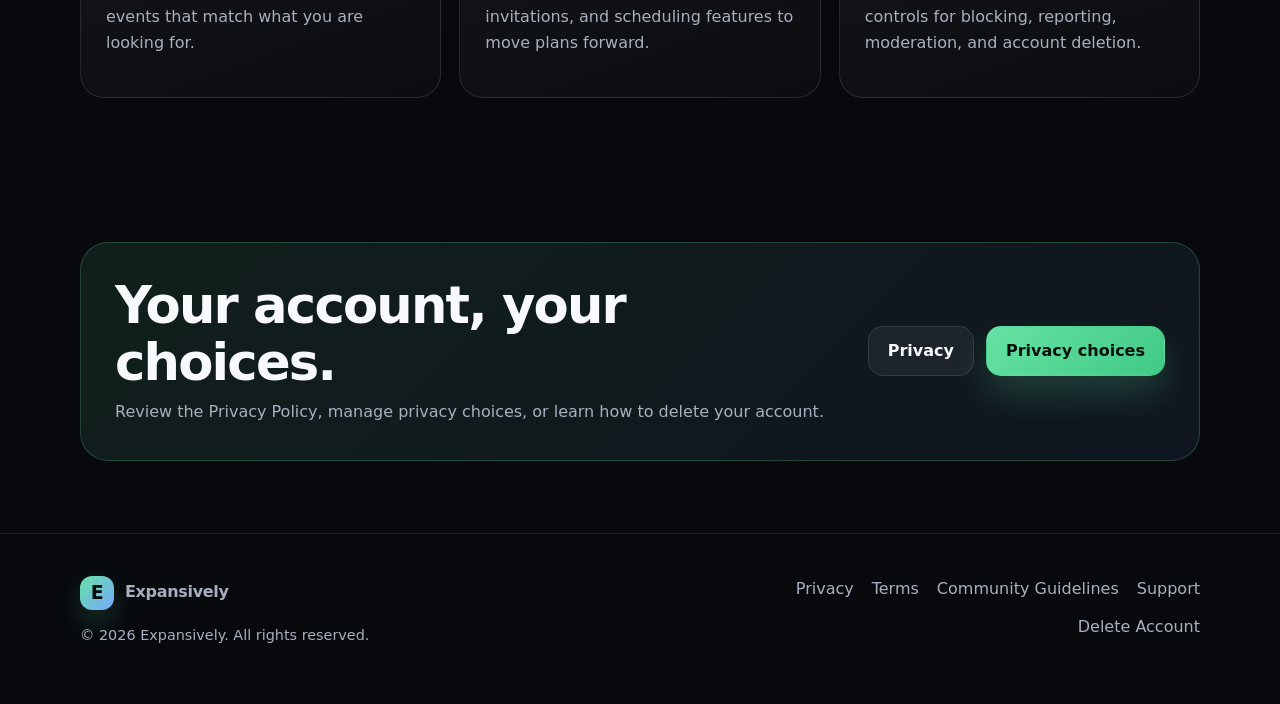
==== commit 27f463a5: "home" ====
--- a/index.html
+++ b/index.html
@@ -1,9 +1,9 @@
 <!doctype html>
 <html lang="en">
 <head>
-  <meta charset="utf-8">
-  <meta name="viewport" content="width=device-width, initial-scale=1">
-  <title>Expansively.com — Make plans. Build connections.</title>
+ 
+  <title>getexpansively.com — Make plans. Build connections.</title>
+ 
   <meta name="description" content="Expansively helps people discover connections, coordinate schedules, share updates, and turn ideas into plans.">
   <meta property="og:title" content="Expansively">
   <meta property="og:description" content="Make plans. Find people. Build what's next.">
@@ -34,7 +34,7 @@
       <div class="container hero-grid">
         <div>
           <div class="eyebrow">People · plans · possibilities</div>
-          <h1>Make plans. Find people. Build what’s next.</h1>
+          <h1>Make plans. Find people. Build what is next.</h1>
           <p class="lede">Expansively brings social discovery, scheduling, events, services, and shared updates into one place—so ideas can become real plans.</p>
           <div class="hero-actions">
             <a class="button primary" href="https://app.getexpansively.com">Launch Expansively</a>
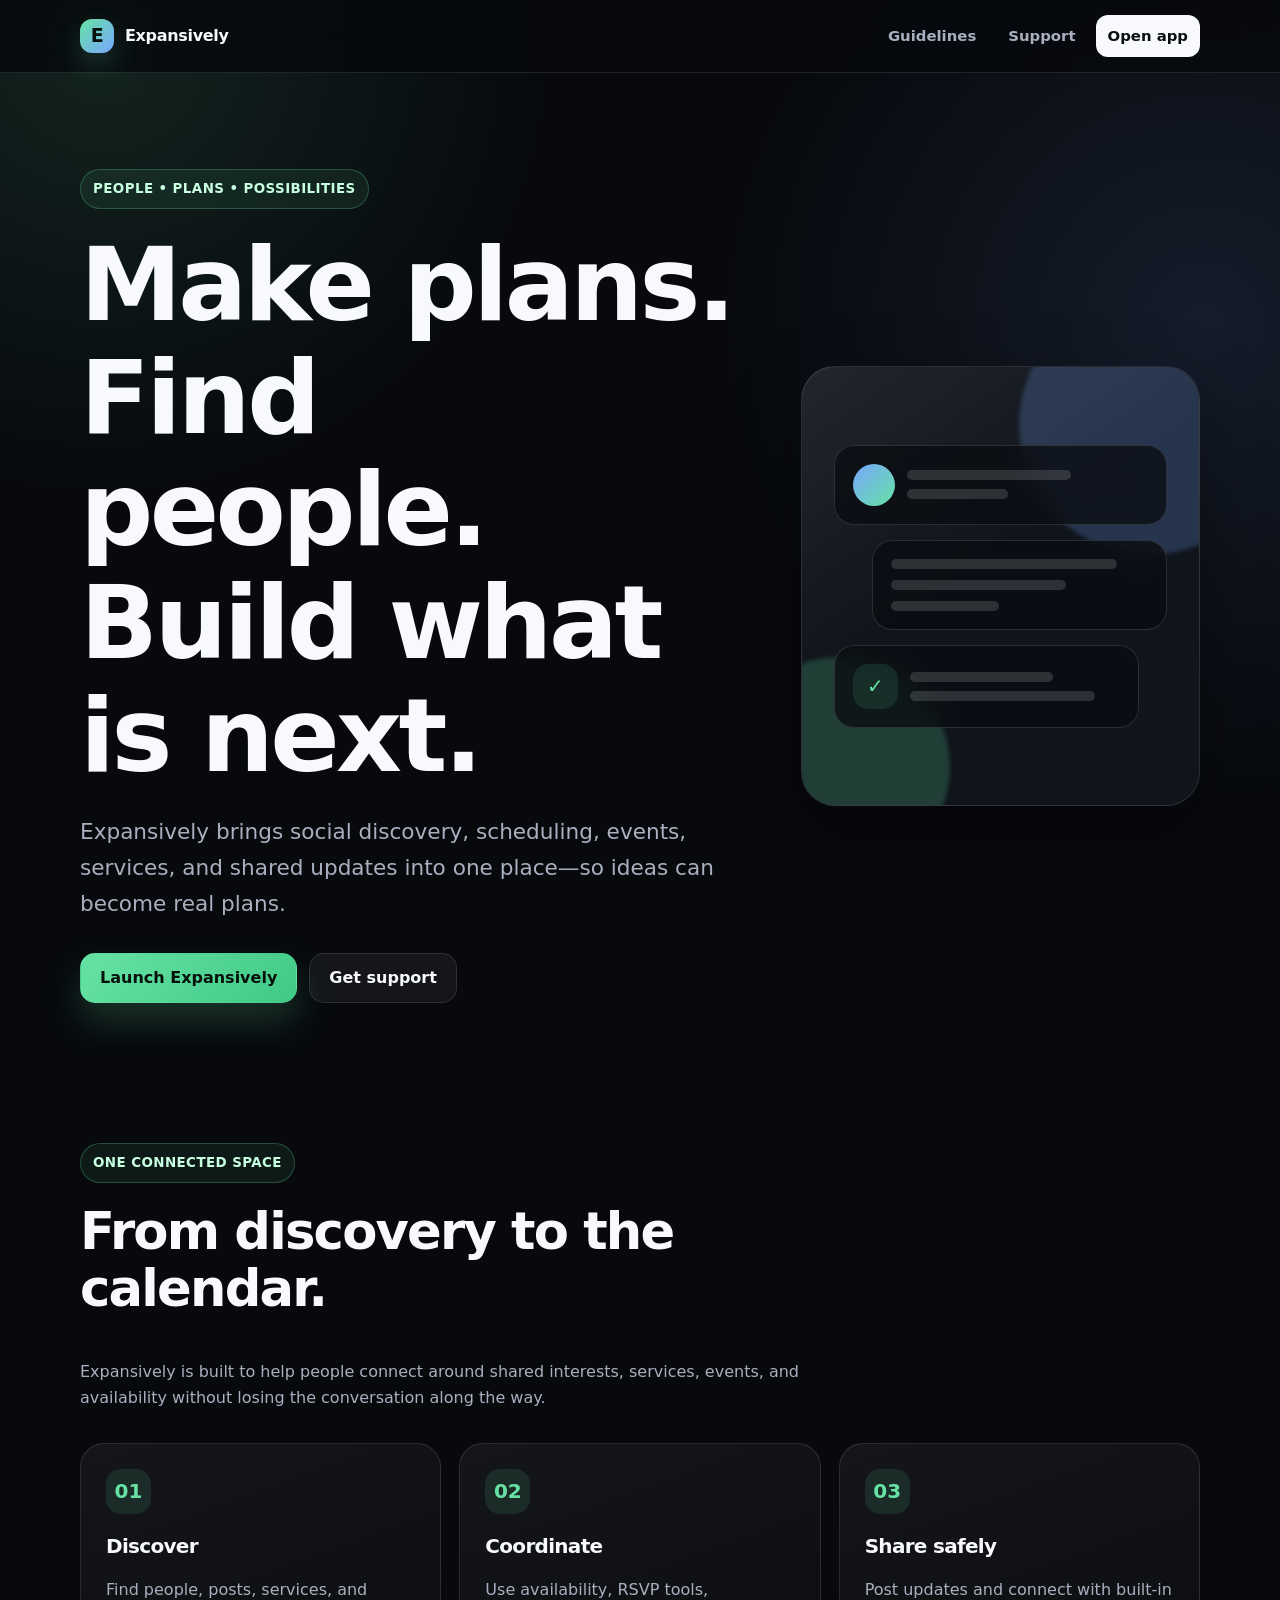
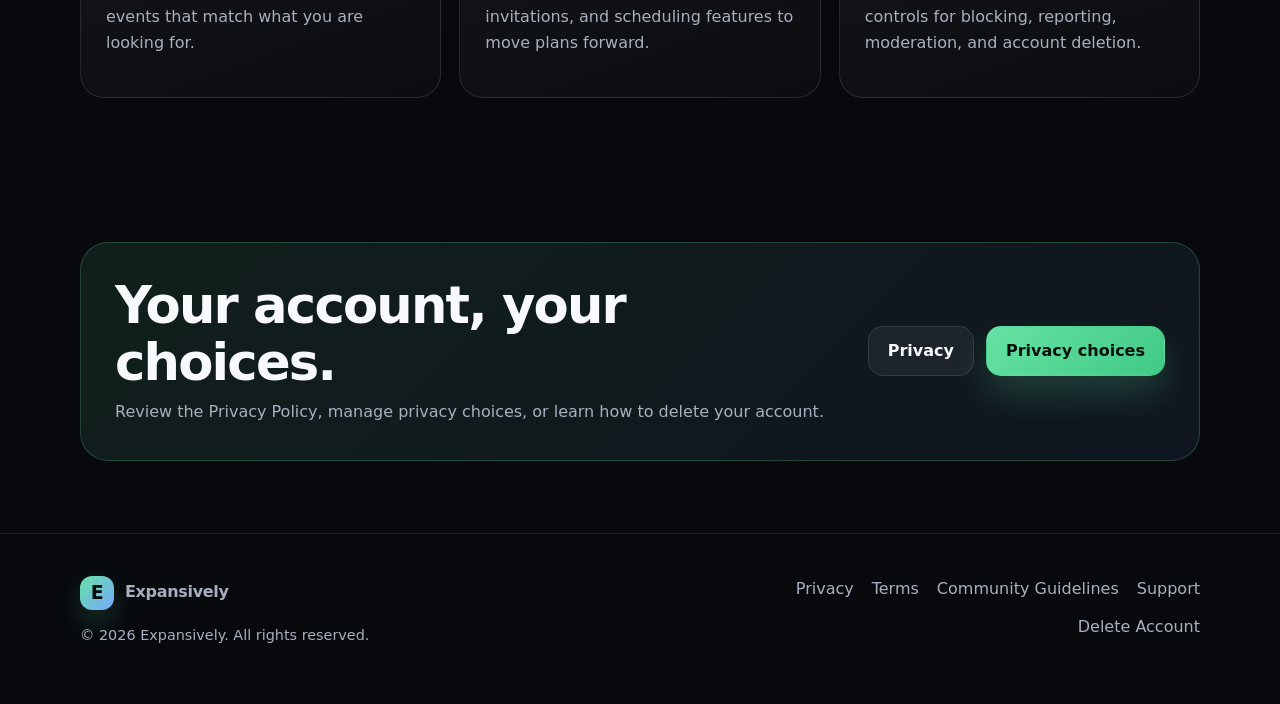
==== commit fb745eeb: "home" ====
--- a/index.html
+++ b/index.html
@@ -6,7 +6,7 @@
  
   <meta name="description" content="Expansively helps people discover connections, coordinate schedules, share updates, and turn ideas into plans.">
   <meta property="og:title" content="Expansively">
-  <meta property="og:description" content="Make plans. Find people. Build what's next.">
+  <meta property="og:description" content="Make plans. Find people. Build what is next.">
   <meta property="og:type" content="website">
   <meta property="og:url" content="https://getexpansively.com/">
   <meta name="theme-color" content="#07090d">
@@ -33,7 +33,7 @@
     <section class="hero">
       <div class="container hero-grid">
         <div>
-          <div class="eyebrow">People · plans · possibilities</div>
+          <div class="eyebrow">People &bull; plans &bull; possibilities</div>
           <h1>Make plans. Find people. Build what is next.</h1>
           <p class="lede">Expansively brings social discovery, scheduling, events, services, and shared updates into one place—so ideas can become real plans.</p>
           <div class="hero-actions">
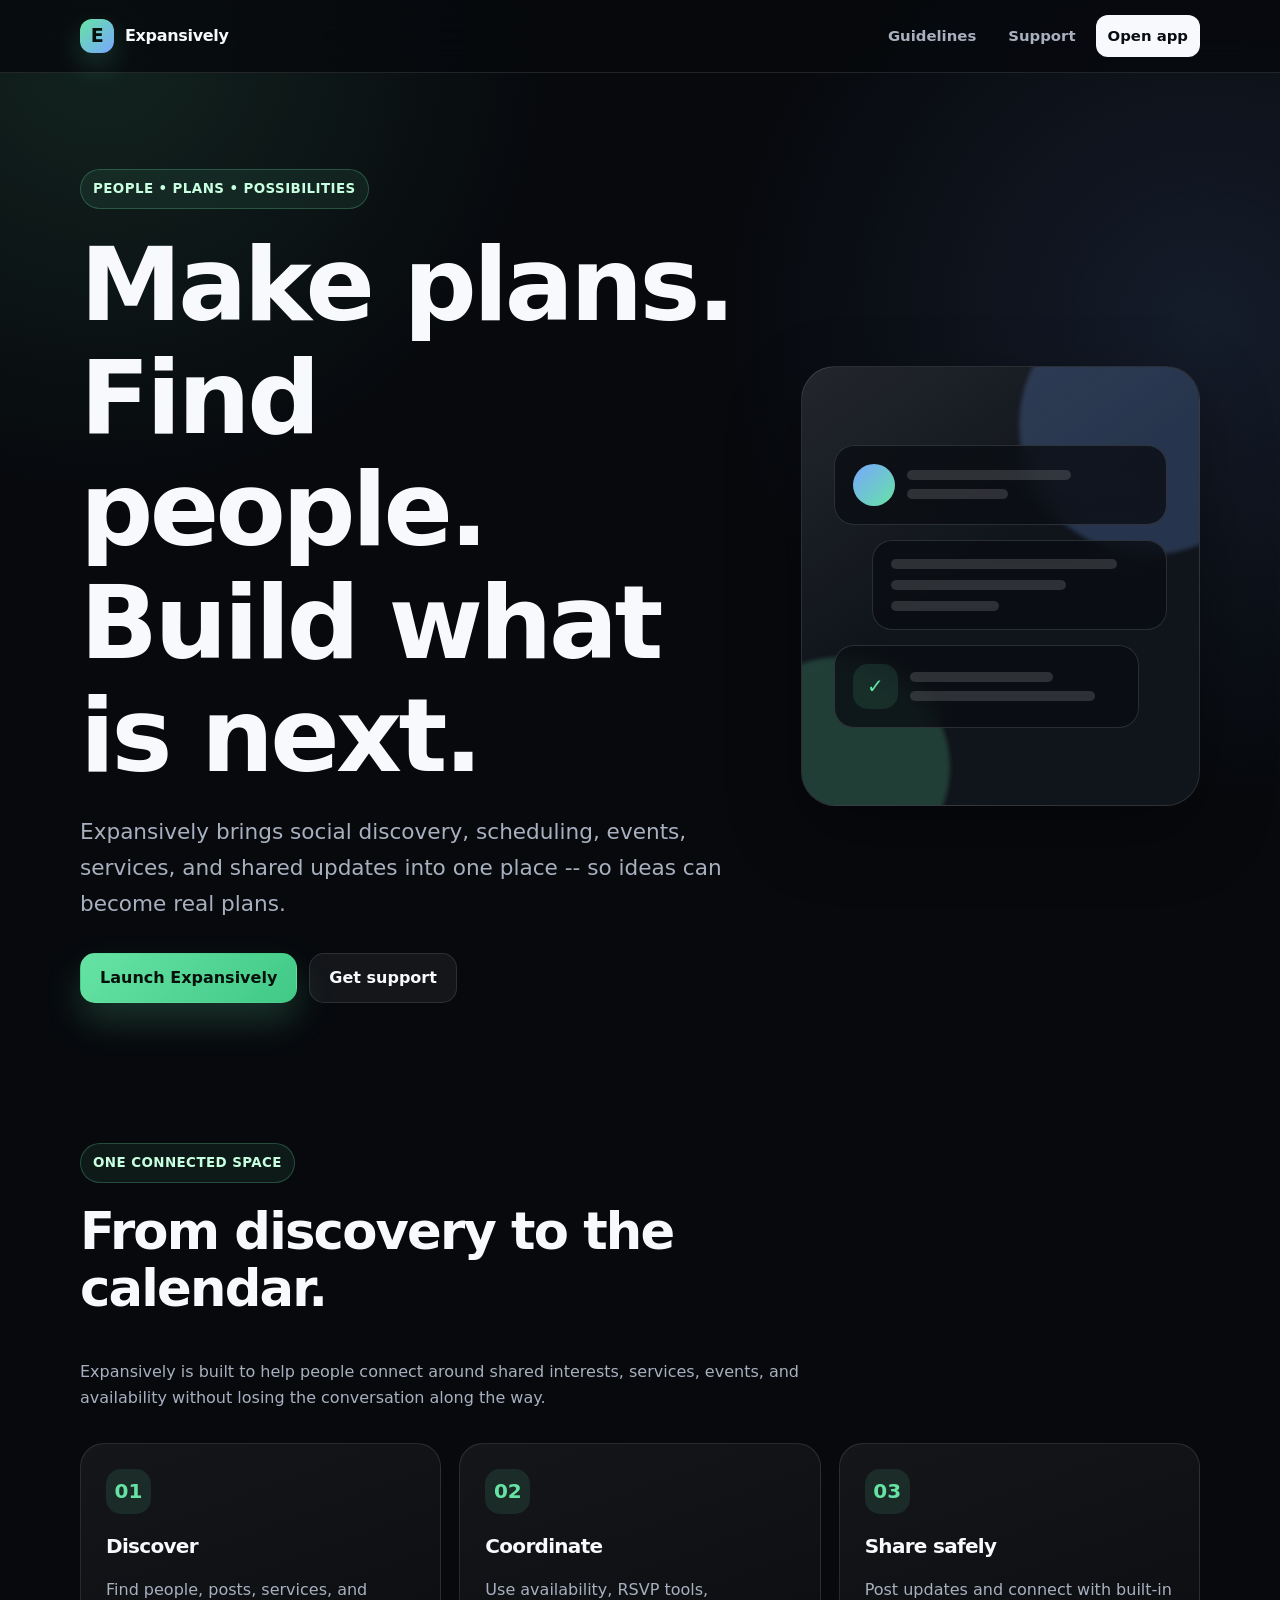
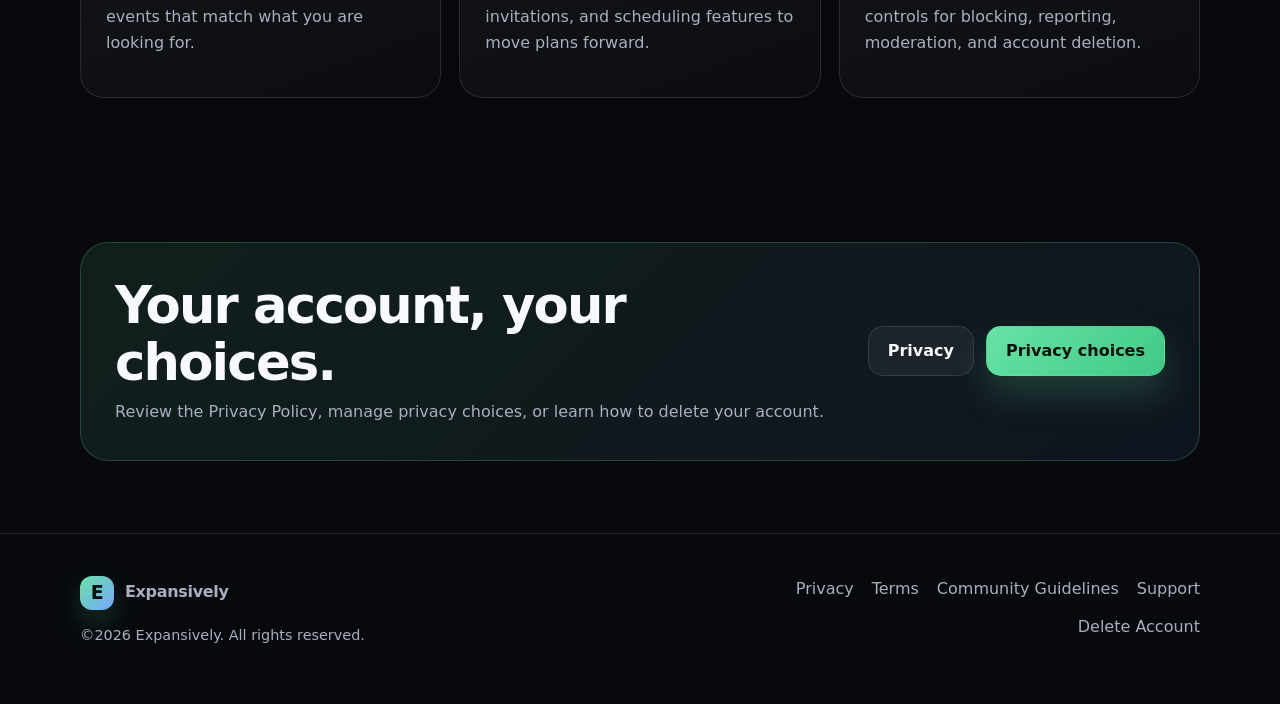
==== commit 630d652f: "new page" ====
--- a/index.html
+++ b/index.html
@@ -35,7 +35,7 @@
         <div>
           <div class="eyebrow">People &bull; plans &bull; possibilities</div>
           <h1>Make plans. Find people. Build what is next.</h1>
-          <p class="lede">Expansively brings social discovery, scheduling, events, services, and shared updates into one place—so ideas can become real plans.</p>
+          <p class="lede">Expansively brings social discovery, scheduling, events, services, and shared updates into one place -- so ideas can become real plans.</p>
           <div class="hero-actions">
             <a class="button primary" href="https://app.getexpansively.com">Launch Expansively</a>
             <a class="button" href="/support/">Get support</a>
@@ -60,7 +60,7 @@
             </div>
             <div class="mock-card">
               <div class="mock-row">
-                <div class="card-icon" style="margin:0">✓</div>
+                <div class="card-icon" style="margin:0">&check;</div>
                 <div style="flex:1">
                   <div class="mock-line medium"></div>
                   <div class="mock-line long" style="margin-top:9px"></div>
@@ -117,7 +117,7 @@
     <div class="container footer-grid">
       <div>
         <a class="brand" href="/"><span class="brand-mark">E</span><span>Expansively</span></a>
-        <p class="small">© <span data-year></span> Expansively. All rights reserved.</p>
+        <p class="small">&copy;<span data-year></span> Expansively. All rights reserved.</p>
       </div>
       <nav class="footer-links" aria-label="Legal and support links">
         <a href="/privacy/">Privacy</a>
